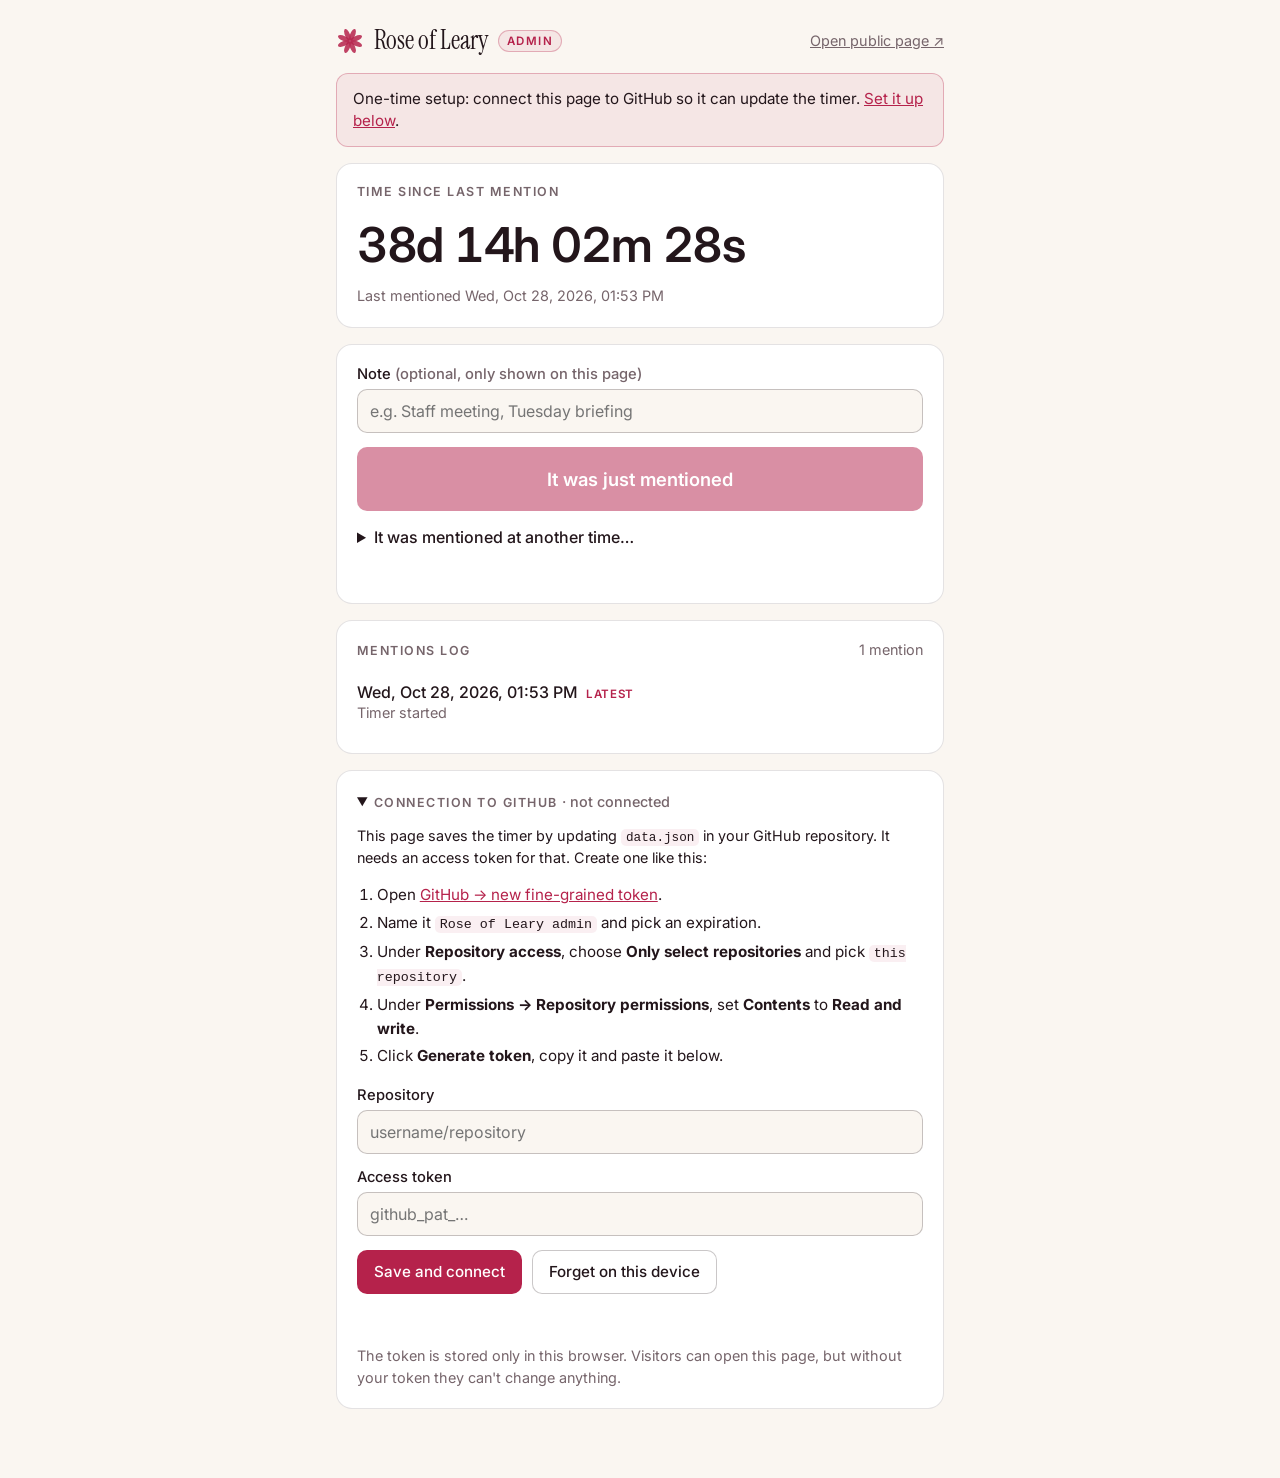
==== admin.html @ f921780d "Rose of Leary timer: public page, admin page and data file Co-Authored-By: Claude Opus 5.5 <noreply@" ====
<!doctype html>
<html lang="en">
<head>
  <meta charset="utf-8">
  <meta name="viewport" content="width=device-width, initial-scale=1">
  <meta name="robots" content="noindex, nofollow">
  <title>Rose of Leary Admin</title>
  <link rel="icon" href="assets/rose.svg" type="image/svg+xml">
  <link rel="preconnect" href="https://fonts.googleapis.com">
  <link rel="preconnect" href="https://fonts.gstatic.com" crossorigin>
  <link rel="stylesheet" href="https://fonts.googleapis.com/css2?family=Instrument+Serif:ital@0;1&family=Inter:wght@400;500;600&display=swap">
  <link rel="stylesheet" href="assets/style.css">
</head>
<body class="admin">
  <div class="wrap">
    <header class="admin-head">
      <a class="brand" href="./"><img src="assets/rose.svg" alt="">Rose of Leary</a>
      <span class="tag">Admin</span>
      <a class="view-link" href="./" target="_blank" rel="noopener">Open public page ↗</a>
    </header>

    <div class="notice" id="setup-notice" hidden>
      One-time setup: connect this page to GitHub so it can update the timer.
      <a href="#settings">Set it up below</a>.
    </div>

    <section class="card" aria-labelledby="current-title">
      <h2 class="card-title" id="current-title">Time since last mention</h2>
      <p class="big-elapsed" id="elapsed">–</p>
      <p class="muted small" id="last-date" style="margin:0">Loading…</p>
    </section>

    <section class="card" aria-label="Log a mention">
      <div class="field">
        <label for="note">Note <span class="muted">(optional, only shown on this page)</span></label>
        <input id="note" type="text" maxlength="140" placeholder="e.g. Staff meeting, Tuesday briefing">
      </div>
      <button class="btn primary big" id="now-btn" type="button">It was just mentioned</button>
      <details class="earlier">
        <summary>It was mentioned at another time…</summary>
        <div class="row">
          <input type="datetime-local" id="when" aria-label="Date and time of the mention">
          <button class="btn" id="when-btn" type="button">Log this time</button>
        </div>
      </details>
      <p class="msg" id="msg" role="status" aria-live="polite"></p>
    </section>

    <section class="card" aria-labelledby="log-title">
      <div class="card-head">
        <h2 class="card-title" id="log-title">Mentions log</h2>
        <span class="muted small" id="count"></span>
      </div>
      <ol class="log" id="log"></ol>
    </section>

    <section class="card" id="settings" aria-labelledby="settings-title">
      <details id="settings-details">
        <summary><span class="card-title" id="settings-title" style="display:inline">Connection to GitHub</span> <span class="muted small" id="conn-state"></span></summary>
        <div style="margin-top:14px">
          <p class="small" style="margin-top:0">This page saves the timer by updating <code>data.json</code> in your GitHub repository. It needs an access token for that. Create one like this:</p>
          <ol class="steps">
            <li>Open <a href="https://github.com/settings/personal-access-tokens/new" target="_blank" rel="noopener">GitHub → new fine-grained token</a>.</li>
            <li>Name it <code>Rose of Leary admin</code> and pick an expiration.</li>
            <li>Under <b>Repository access</b>, choose <b>Only select repositories</b> and pick <code id="repo-hint">this repository</code>.</li>
            <li>Under <b>Permissions → Repository permissions</b>, set <b>Contents</b> to <b>Read and write</b>.</li>
            <li>Click <b>Generate token</b>, copy it and paste it below.</li>
          </ol>
          <div class="field">
            <label for="repo">Repository</label>
            <input id="repo" type="text" placeholder="username/repository" autocomplete="off" autocapitalize="off" spellcheck="false">
          </div>
          <div class="field">
            <label for="token">Access token</label>
            <input id="token" type="password" placeholder="github_pat_…" autocomplete="off" spellcheck="false">
          </div>
          <div class="row">
            <button class="btn primary" id="connect-btn" type="button">Save and connect</button>
            <button class="btn" id="forget-btn" type="button">Forget on this device</button>
          </div>
          <p class="msg" id="settings-msg" role="status" aria-live="polite"></p>
          <p class="muted small" style="margin-bottom:0">The token is stored only in this browser. Visitors can open this page, but without your token they can't change anything.</p>
        </div>
      </details>
    </section>
  </div>

  <script>
  (() => {
    const FILE = 'data.json';
    const SETTINGS_KEY = 'rose-of-leary:admin';
    const API = 'https://api.github.com';

    const $ = id => document.getElementById(id);
    const els = {
      notice: $('setup-notice'), elapsed: $('elapsed'), lastDate: $('last-date'),
      note: $('note'), nowBtn: $('now-btn'), when: $('when'), whenBtn: $('when-btn'), msg: $('msg'),
      log: $('log'), count: $('count'),
      details: $('settings-details'), connState: $('conn-state'), repo: $('repo'), repoHint: $('repo-hint'),
      token: $('token'), connectBtn: $('connect-btn'), forgetBtn: $('forget-btn'), settingsMsg: $('settings-msg'),
    };

    const dateFmt = new Intl.DateTimeFormat(undefined, {
      weekday: 'short', day: 'numeric', month: 'short', year: 'numeric', hour: '2-digit', minute: '2-digit',
    });

    let settings = loadSettings();
    let connected = false;
    let busy = false;
    let data = null;
    let tick = null;

    els.repo.value = settings.repo;
    els.token.value = settings.token;
    els.repoHint.textContent = settings.repo || 'this repository';
    resetWhen();

    els.nowBtn.addEventListener('click', () => logMention(new Date()));
    els.whenBtn.addEventListener('click', () => {
      const when = new Date(els.when.value);
      if (Number.isNaN(when.getTime())) return say('Pick a date and time first.', 'err');
      if (when.getTime() > Date.now() + 60 * 1000) return say("That's in the future. Pick a time that already happened.", 'err');
      logMention(when);
    });
    els.connectBtn.addEventListener('click', connect);
    els.forgetBtn.addEventListener('click', () => {
      settings = { repo: settings.repo, token: '' };
      saveSettings();
      els.token.value = '';
      connected = false;
      sayIn(els.settingsMsg, 'Token removed from this browser.', 'ok');
      refreshUi();
    });
    els.repo.addEventListener('input', () => { els.repoHint.textContent = els.repo.value.trim() || 'this repository'; });

    start();

    async function start() {
      if (settings.repo && settings.token) {
        try {
          data = (await readRemote()).data;
          connected = true;
        } catch (err) {
          sayIn(els.settingsMsg, err.message, 'err');
        }
      }
      if (!data) {
        try {
          const res = await fetch(FILE + '?t=' + Date.now(), { cache: 'no-store' });
          if (res.ok) data = normalize(await res.json());
        } catch (e) {}
      }
      refreshUi();
    }

    // ---------- GitHub ----------

    function headers() {
      return {
        'Accept': 'application/vnd.github+json',
        'Authorization': 'Bearer ' + settings.token,
        'X-GitHub-Api-Version': '2022-11-28',
      };
    }

    function contentsUrl() {
      return `${API}/repos/${settings.repo}/contents/${FILE}`;
    }

    async function readRemote() {
      let res;
      try {
        res = await fetch(contentsUrl(), { headers: headers(), cache: 'no-store' });
      } catch (e) {
        throw new Error("Couldn't reach GitHub. Check your internet connection.");
      }
      if (!res.ok) throw new Error(await explain(res));
      const file = await res.json();
      return { data: normalize(JSON.parse(fromBase64(file.content))), sha: file.sha };
    }

    // Reads the latest file, applies `change`, and commits it. Retries once if someone else saved in between.
    async function writeRemote(change, message) {
      for (let attempt = 0; ; attempt++) {
        const { data: current, sha } = await readRemote();
        const next = normalize(change(current));
        let res;
        try {
          res = await fetch(contentsUrl(), {
            method: 'PUT',
            headers: headers(),
            body: JSON.stringify({ message, sha, content: toBase64(JSON.stringify(next, null, 2) + '\n') }),
          });
        } catch (e) {
          throw new Error("Couldn't reach GitHub. Check your internet connection.");
        }
        if (res.ok) return next;
        if ((res.status === 409 || res.status === 422) && attempt === 0) continue;
        throw new Error(await explain(res));
      }
    }

    async function explain(res) {
      let detail = '';
      try { detail = (await res.json()).message || ''; } catch (e) {}
      switch (res.status) {
        case 401: return "GitHub didn't accept the token. Check that you copied all of it and that it hasn't expired.";
        case 403: return `This token isn't allowed to change ${settings.repo}. Give it "Contents: Read and write" access to that repository.`;
        case 404: return `Couldn't find ${FILE} in ${settings.repo}. Check the repository name, and that the token has access to it.`;
        case 409:
        case 422: return 'Someone saved at the same moment. Please try again.';
        default: return `GitHub returned an error (${res.status}${detail ? ': ' + detail : ''}).`;
      }
    }

    function toBase64(text) {
      let bin = '';
      new TextEncoder().encode(text).forEach(b => { bin += String.fromCharCode(b); });
      return btoa(bin);
    }

    function fromBase64(b64) {
      const bin = atob(b64.replace(/\s/g, ''));
      return new TextDecoder().decode(Uint8Array.from(bin, c => c.charCodeAt(0)));
    }

    // ---------- Data ----------

    // The log is the source of truth; the public timer counts from its newest entry.
    function normalize(raw) {
      const history = Array.isArray(raw.history) ? raw.history.filter(m => m && !Number.isNaN(Date.parse(m.at))) : [];
      if (!history.length && raw.lastMentioned) history.push({ at: raw.lastMentioned });
      history.sort((a, b) => Date.parse(b.at) - Date.parse(a.at));
      return { lastMentioned: history.length ? history[0].at : raw.lastMentioned, history };
    }

    async function logMention(when) {
      if (!connected || busy) return;
      const note = els.note.value.trim();
      const entry = { at: when.toISOString() };
      if (note) entry.note = note;
      const wasLatest = !data || !data.lastMentioned || Date.parse(entry.at) >= Date.parse(data.lastMentioned);

      await save(
        d => ({ ...d, history: [entry, ...d.history] }),
        'Rose of Leary mentioned' + (note ? ': ' + note : ''),
        () => {
          els.note.value = '';
          resetWhen();
          const text = wasLatest
            ? 'Logged. The public timer restarts within about a minute.'
            : 'Logged. There is a more recent mention, so the timer keeps counting from that one.';
          say(text, 'ok', { label: 'Undo', run: () => removeMention(entry.at, true) });
        },
      );
    }

    async function removeMention(at, isUndo) {
      if (!connected || busy || !data) return;
      if (data.history.length <= 1) return say("The log needs at least one mention, so this one can't be removed.", 'err');
      if (!isUndo && !confirm(`Remove the mention from ${dateFmt.format(new Date(at))}?`)) return;
      await save(
        d => {
          const i = d.history.findIndex(m => m.at === at);
          return i === -1 ? d : { ...d, history: d.history.filter((_, j) => j !== i) };
        },
        'Remove Rose of Leary mention',
        () => say(isUndo ? 'Undone.' : 'Mention removed.', 'ok'),
      );
    }

    async function save(change, message, onDone) {
      busy = true;
      refreshUi();
      say('Saving…');
      try {
        data = await writeRemote(change, message);
        onDone();
      } catch (err) {
        say(err.message, 'err');
      } finally {
        busy = false;
        refreshUi();
      }
    }

    // ---------- Settings ----------

    function loadSettings() {
      let stored = {};
      try { stored = JSON.parse(localStorage.getItem(SETTINGS_KEY)) || {}; } catch (e) {}
      return { repo: stored.repo || guessRepo(), token: stored.token || '' };
    }

    function saveSettings() {
      try { localStorage.setItem(SETTINGS_KEY, JSON.stringify(settings)); } catch (e) {}
    }

    // On GitHub Pages the address is username.github.io/repository/…
    function guessRepo() {
      const host = location.hostname;
      if (!host.endsWith('.github.io')) return '';
      const owner = host.slice(0, -'.github.io'.length);
      const first = location.pathname.split('/').filter(Boolean)[0];
      return owner + '/' + (first && !first.endsWith('.html') ? first : host);
    }

    async function connect() {
      const repo = els.repo.value.trim().replace(/^https?:\/\/github\.com\//, '').replace(/\.git$|\/$/g, '');
      const token = els.token.value.trim();
      if (!/^[\w.-]+\/[\w.-]+$/.test(repo)) return sayIn(els.settingsMsg, 'Enter the repository as username/repository.', 'err');
      if (!token) return sayIn(els.settingsMsg, 'Paste your access token first.', 'err');

      settings = { repo, token };
      els.repo.value = repo;
      els.connectBtn.disabled = true;
      sayIn(els.settingsMsg, 'Checking…');
      try {
        data = (await readRemote()).data;
        connected = true;
        saveSettings();
        sayIn(els.settingsMsg, 'Connected. You can log mentions now.', 'ok');
        els.details.open = false;
        window.scrollTo({ top: 0, behavior: 'smooth' });
      } catch (err) {
        connected = false;
        sayIn(els.settingsMsg, err.message, 'err');
      } finally {
        els.connectBtn.disabled = false;
        refreshUi();
      }
    }

    // ---------- UI ----------

    function refreshUi() {
      els.notice.hidden = connected;
      els.connState.textContent = connected ? `· connected to ${settings.repo}` : '· not connected';
      if (!connected && !els.details.dataset.touched) els.details.open = true;
      els.details.dataset.touched = '1';
      [els.nowBtn, els.whenBtn, els.note, els.when].forEach(el => { el.disabled = !connected || busy; });
      renderCurrent();
      renderLog();
    }

    function renderCurrent() {
      clearTimeout(tick);
      if (!data || !data.lastMentioned) {
        els.elapsed.textContent = '–';
        els.lastDate.textContent = data ? 'No mentions logged yet.' : "Couldn't load the current timer.";
        return;
      }
      const last = Date.parse(data.lastMentioned);
      const elapsed = Math.max(0, Date.now() - last);
      els.elapsed.textContent = formatClock(elapsed);
      els.lastDate.textContent = 'Last mentioned ' + dateFmt.format(new Date(last));
      tick = setTimeout(renderCurrent, 1000 - (elapsed % 1000) + 10);
    }

    function renderLog() {
      els.log.replaceChildren();
      if (!data) { els.count.textContent = ''; return; }
      const list = data.history;
      els.count.textContent = list.length === 1 ? '1 mention' : `${list.length} mentions`;
      list.forEach((m, i) => {
        const li = document.createElement('li');

        const when = document.createElement('span');
        when.className = 'when';
        when.textContent = dateFmt.format(new Date(m.at));
        if (i === 0) {
          const pill = document.createElement('span');
          pill.className = 'current-pill';
          pill.textContent = 'Latest';
          when.append(pill);
        }
        li.append(when);

        if (m.note) {
          const note = document.createElement('span');
          note.className = 'note';
          note.textContent = m.note;
          li.append(note);
        }

        const older = list[i + 1];
        if (older) {
          const gap = document.createElement('span');
          gap.className = 'gap';
          gap.textContent = formatGap(Date.parse(m.at) - Date.parse(older.at)) + ' after the previous one';
          li.append(gap);
        }

        if (connected && list.length > 1) {
          const remove = document.createElement('button');
          remove.type = 'button';
          remove.className = 'btn remove';
          remove.textContent = 'Remove';
          remove.disabled = busy;
          remove.setAttribute('aria-label', 'Remove mention from ' + when.textContent);
          remove.addEventListener('click', () => removeMention(m.at, false));
          li.append(remove);
        }
        els.log.append(li);
      });
    }

    function say(text, kind, action) { sayIn(els.msg, text, kind, action); }

    function sayIn(el, text, kind, action) {
      el.className = 'msg' + (kind ? ' ' + kind : '');
      el.textContent = text;
      if (action) {
        const btn = document.createElement('button');
        btn.type = 'button';
        btn.className = 'btn link';
        btn.style.marginLeft = '8px';
        btn.textContent = action.label;
        btn.addEventListener('click', action.run, { once: true });
        el.append(btn);
      }
    }

    function resetWhen() {
      const now = new Date();
      const local = new Date(now.getTime() - now.getTimezoneOffset() * 60000).toISOString().slice(0, 16);
      els.when.value = local;
      els.when.max = local;
    }

    function formatClock(ms) {
      const t = Math.floor(ms / 1000);
      const d = Math.floor(t / 86400);
      const pad = n => String(n).padStart(2, '0');
      const hms = `${pad(Math.floor((t % 86400) / 3600))}h ${pad(Math.floor((t % 3600) / 60))}m ${pad(t % 60)}s`;
      return d ? `${d}d ${hms}` : hms;
    }

    function formatGap(ms) {
      const mins = Math.round(ms / 60000);
      if (mins < 60) return mins === 1 ? '1 minute' : `${mins} minutes`;
      const hours = Math.floor(mins / 60);
      if (hours < 48) return `${hours}h ${mins % 60}m`;
      const days = Math.floor(hours / 24);
      return `${days} days ${hours % 24}h`;
    }
  })();
  </script>
</body>
</html>
---- assets/style.css ----
:root {
  --bg: #faf6f1;
  --surface: #ffffff;
  --ink: #23161b;
  --muted: #76656b;
  --line: rgba(35, 22, 27, 0.12);
  --line-strong: rgba(35, 22, 27, 0.24);
  --rose: #b5224b;
  --rose-ink: #ffffff;
  --rose-soft: rgba(181, 34, 75, 0.07);
  --rose-line: rgba(181, 34, 75, 0.30);
  --ok: #1e7a4c;
  --err: #b42318;
  --serif: "Instrument Serif", Georgia, "Times New Roman", serif;
  --sans: "Inter", system-ui, -apple-system, "Segoe UI", Roboto, sans-serif;
  color-scheme: light;
}

@media (prefers-color-scheme: dark) {
  :root:not([data-theme="light"]) {
    --bg: #150e11;
    --surface: #1f161a;
    --ink: #f5eaee;
    --muted: #a8969d;
    --line: rgba(245, 234, 238, 0.12);
    --line-strong: rgba(245, 234, 238, 0.24);
    --rose: #ff6b8f;
    --rose-ink: #24070f;
    --rose-soft: rgba(255, 107, 143, 0.08);
    --rose-line: rgba(255, 107, 143, 0.34);
    --ok: #4ccf8a;
    --err: #ff7b72;
    color-scheme: dark;
  }
}

:root[data-theme="dark"] {
  --bg: #150e11;
  --surface: #1f161a;
  --ink: #f5eaee;
  --muted: #a8969d;
  --line: rgba(245, 234, 238, 0.12);
  --line-strong: rgba(245, 234, 238, 0.24);
  --rose: #ff6b8f;
  --rose-ink: #24070f;
  --rose-soft: rgba(255, 107, 143, 0.08);
  --rose-line: rgba(255, 107, 143, 0.34);
  --ok: #4ccf8a;
  --err: #ff7b72;
  color-scheme: dark;
}

*, *::before, *::after { box-sizing: border-box; }

html, body { margin: 0; }

body {
  background: var(--bg);
  color: var(--ink);
  font-family: var(--sans);
  -webkit-font-smoothing: antialiased;
}

[hidden] { display: none !important; }

/* ---------- Public timer ---------- */

body.public { overflow: hidden; }

.stage {
  position: relative;
  min-height: 100vh;
  min-height: 100svh;
  display: grid;
  place-items: center;
  padding: 24px 16px;
  text-align: center;
}

.rose {
  position: fixed;
  top: 50%;
  left: 50%;
  width: max(120vmin, 640px);
  height: max(120vmin, 640px);
  transform: translate(-50%, -50%);
  pointer-events: none;
  -webkit-mask-image: radial-gradient(circle at center, transparent 0 16%, #000 46%);
  mask-image: radial-gradient(circle at center, transparent 0 16%, #000 46%);
}

.rose-axes line,
.rose-axes circle {
  fill: none;
  stroke: var(--line);
  stroke-width: 0.35;
}

.rose-axes .diag { stroke-dasharray: 1.5 2.5; }

.rose-fill { fill: var(--rose-soft); }

.rose-petals {
  fill: none;
  stroke: var(--rose-line);
  stroke-width: 0.5;
  stroke-linejoin: round;
  stroke-dasharray: 1;
  stroke-dashoffset: 0;
  animation: draw 3.2s cubic-bezier(.6, .1, .2, 1) both;
}

.rose-labels text {
  fill: var(--muted);
  opacity: 0.55;
  font-family: var(--sans);
  font-size: 4.2px;
  font-weight: 500;
  letter-spacing: 0.8px;
  text-anchor: middle;
  dominant-baseline: middle;
}

@keyframes draw {
  from { stroke-dashoffset: 1; }
  to { stroke-dashoffset: 0; }
}

.sign {
  position: relative;
  animation: rise 0.9s ease-out both;
}

@keyframes rise {
  from { opacity: 0; transform: translateY(8px); }
  to { opacity: 1; transform: none; }
}

.lead {
  margin: 0;
  font-family: var(--serif);
  font-style: italic;
  font-size: clamp(1.35rem, 3.2vw, 2.25rem);
  color: var(--muted);
}

.timer {
  display: flex;
  flex-wrap: wrap;
  justify-content: center;
  align-items: flex-start;
  gap: clamp(14px, 4.5vw, 64px);
  margin: clamp(10px, 2.4vw, 28px) 0 clamp(14px, 2.8vw, 32px);
}

.unit {
  display: flex;
  flex-direction: column;
  align-items: center;
}

.num {
  font-weight: 600;
  font-size: clamp(2.75rem, 12vw, 11rem);
  line-height: 1;
  letter-spacing: -0.045em;
  font-variant-numeric: tabular-nums;
  font-feature-settings: "tnum" 1;
}

.unit.days .num { color: var(--rose); }

.label {
  margin-top: 0.7em;
  font-size: clamp(0.68rem, 1.15vw, 0.9rem);
  font-weight: 500;
  letter-spacing: 0.16em;
  text-transform: uppercase;
  color: var(--muted);
}

.since {
  margin: 0 auto;
  max-width: 22ch;
  font-family: var(--serif);
  font-weight: 400;
  font-size: clamp(1.6rem, 4.4vw, 3.4rem);
  line-height: 1.12;
  text-wrap: balance;
}

.since em { color: var(--rose); }

.status {
  margin: 20px 0 0;
  font-size: 0.9rem;
  color: var(--muted);
}

@media (prefers-reduced-motion: reduce) {
  .rose-petals, .sign { animation: none; }
}

/* ---------- Admin ---------- */

.wrap {
  max-width: 640px;
  margin: 0 auto;
  padding: 24px 16px 72px;
}

.admin-head {
  display: flex;
  align-items: center;
  gap: 10px;
  flex-wrap: wrap;
}

.brand {
  display: inline-flex;
  align-items: center;
  gap: 10px;
  color: var(--ink);
  text-decoration: none;
  font-family: var(--serif);
  font-size: 1.6rem;
}

.brand img { width: 28px; height: 28px; }

.tag {
  font-size: 0.72rem;
  font-weight: 600;
  letter-spacing: 0.12em;
  text-transform: uppercase;
  color: var(--rose);
  background: var(--rose-soft);
  border: 1px solid var(--rose-line);
  padding: 3px 8px;
  border-radius: 999px;
}

.view-link {
  margin-left: auto;
  font-size: 0.9rem;
  color: var(--muted);
}

a { color: var(--rose); }

.card {
  margin-top: 16px;
  padding: 20px;
  background: var(--surface);
  border: 1px solid var(--line);
  border-radius: 16px;
}

.card-head {
  display: flex;
  align-items: baseline;
  justify-content: space-between;
  gap: 12px;
}

.card-title {
  margin: 0;
  font-size: 0.78rem;
  font-weight: 600;
  letter-spacing: 0.12em;
  text-transform: uppercase;
  color: var(--muted);
}

.notice {
  margin-top: 16px;
  padding: 14px 16px;
  border-radius: 12px;
  background: var(--rose-soft);
  border: 1px solid var(--rose-line);
  font-size: 0.95rem;
  line-height: 1.45;
}

.big-elapsed {
  margin: 10px 0 4px;
  font-size: clamp(2rem, 8vw, 3rem);
  font-weight: 600;
  letter-spacing: -0.03em;
  font-variant-numeric: tabular-nums;
  font-feature-settings: "tnum" 1;
}

.muted { color: var(--muted); }

.small { font-size: 0.9rem; }

p { line-height: 1.5; }

label {
  display: block;
  margin: 0 0 6px;
  font-size: 0.92rem;
  font-weight: 500;
}

.field { margin-bottom: 14px; }

input[type="text"],
input[type="password"],
input[type="datetime-local"] {
  width: 100%;
  padding: 11px 12px;
  font: inherit;
  font-size: 16px;
  color: var(--ink);
  background: var(--bg);
  border: 1px solid var(--line-strong);
  border-radius: 10px;
}

input:focus-visible,
button:focus-visible,
summary:focus-visible,
a:focus-visible {
  outline: 2px solid var(--rose);
  outline-offset: 2px;
}

.btn {
  display: inline-flex;
  align-items: center;
  justify-content: center;
  gap: 8px;
  min-height: 44px;
  padding: 10px 16px;
  font: inherit;
  font-size: 0.95rem;
  font-weight: 500;
  color: var(--ink);
  background: var(--surface);
  border: 1px solid var(--line-strong);
  border-radius: 10px;
  cursor: pointer;
}

.btn:hover { border-color: var(--muted); }

.btn.primary {
  color: var(--rose-ink);
  background: var(--rose);
  border-color: transparent;
}

.btn.primary:hover { filter: brightness(1.06); }

.btn.big {
  width: 100%;
  min-height: 64px;
  font-size: 1.15rem;
  font-weight: 600;
}

.btn.link {
  min-height: 0;
  padding: 0;
  border: 0;
  background: none;
  color: var(--rose);
  text-decoration: underline;
  font-size: inherit;
}

.btn:disabled {
  opacity: 0.5;
  cursor: not-allowed;
  filter: none;
}

.row {
  display: flex;
  gap: 10px;
  flex-wrap: wrap;
}

.row > input { flex: 1 1 220px; }

details > summary {
  cursor: pointer;
  font-weight: 500;
  list-style-position: inside;
}

details.earlier { margin-top: 16px; }
details.earlier .row { margin-top: 12px; }

.msg {
  min-height: 1.5em;
  margin: 14px 0 0;
  font-size: 0.95rem;
}

.msg.ok { color: var(--ok); }
.msg.err { color: var(--err); }

.log {
  list-style: none;
  margin: 12px 0 0;
  padding: 0;
}

.log li {
  display: grid;
  grid-template-columns: 1fr auto;
  gap: 2px 12px;
  padding: 12px 0;
  border-top: 1px solid var(--line);
}

.log li:first-child { border-top: 0; }

.log .when { font-weight: 500; }

.log .current-pill {
  margin-left: 8px;
  font-size: 0.72rem;
  font-weight: 600;
  letter-spacing: 0.06em;
  text-transform: uppercase;
  color: var(--rose);
}

.log .note,
.log .gap {
  grid-column: 1;
  font-size: 0.9rem;
  color: var(--muted);
}

.log .remove {
  grid-column: 2;
  grid-row: 1 / span 3;
  align-self: center;
  min-height: 36px;
  padding: 6px 10px;
  font-size: 0.85rem;
  color: var(--muted);
}

.steps {
  margin: 8px 0 18px;
  padding-left: 1.3em;
  font-size: 0.95rem;
  line-height: 1.55;
}

.steps li { margin: 4px 0; }

code {
  font-size: 0.88em;
  padding: 1px 5px;
  border-radius: 5px;
  background: var(--rose-soft);
}
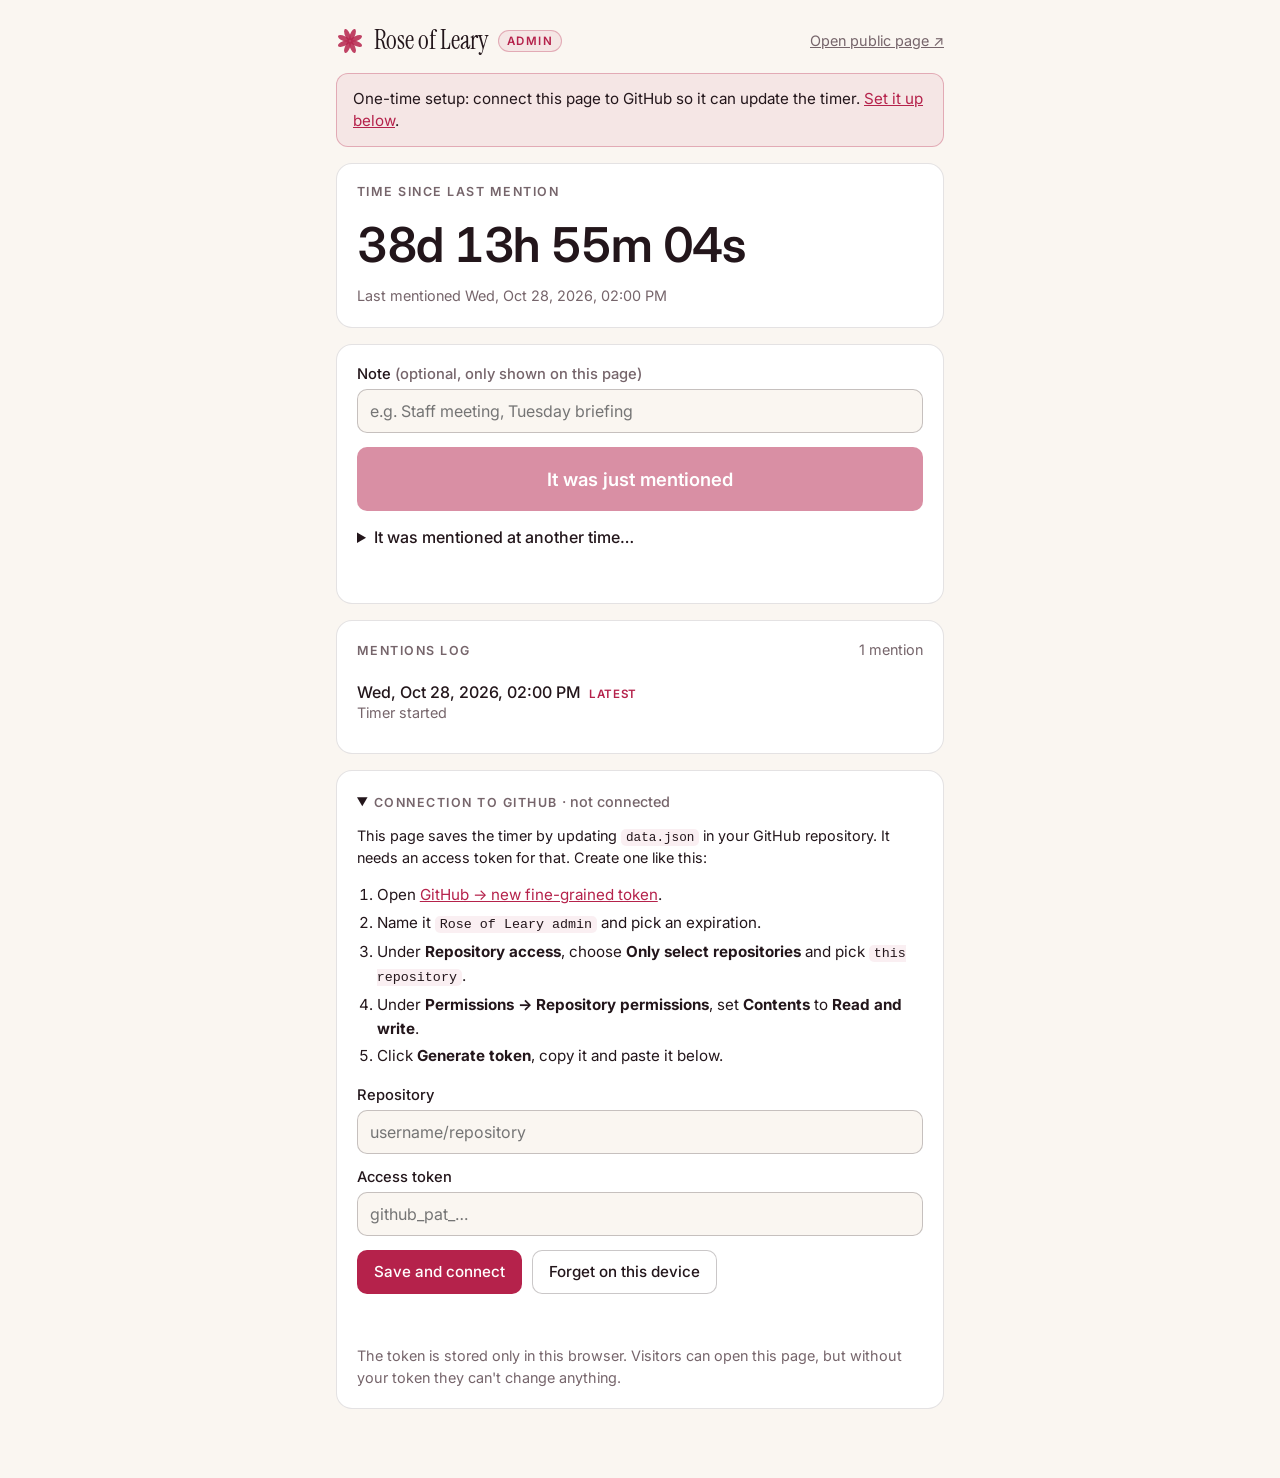
==== commit af8fbe2c: "Clarify how long the public timer takes to update Co-Authored-By: Claude Opus 5.5 <noreply@anthropic" ====
--- a/admin.html
+++ b/admin.html
@@ -248,7 +248,7 @@
           els.note.value = '';
           resetWhen();
           const text = wasLatest
-            ? 'Logged. The public timer restarts within about a minute.'
+            ? 'Logged. The public timer restarts within a minute or two.'
             : 'Logged. There is a more recent mention, so the timer keeps counting from that one.';
           say(text, 'ok', { label: 'Undo', run: () => removeMention(entry.at, true) });
         },
